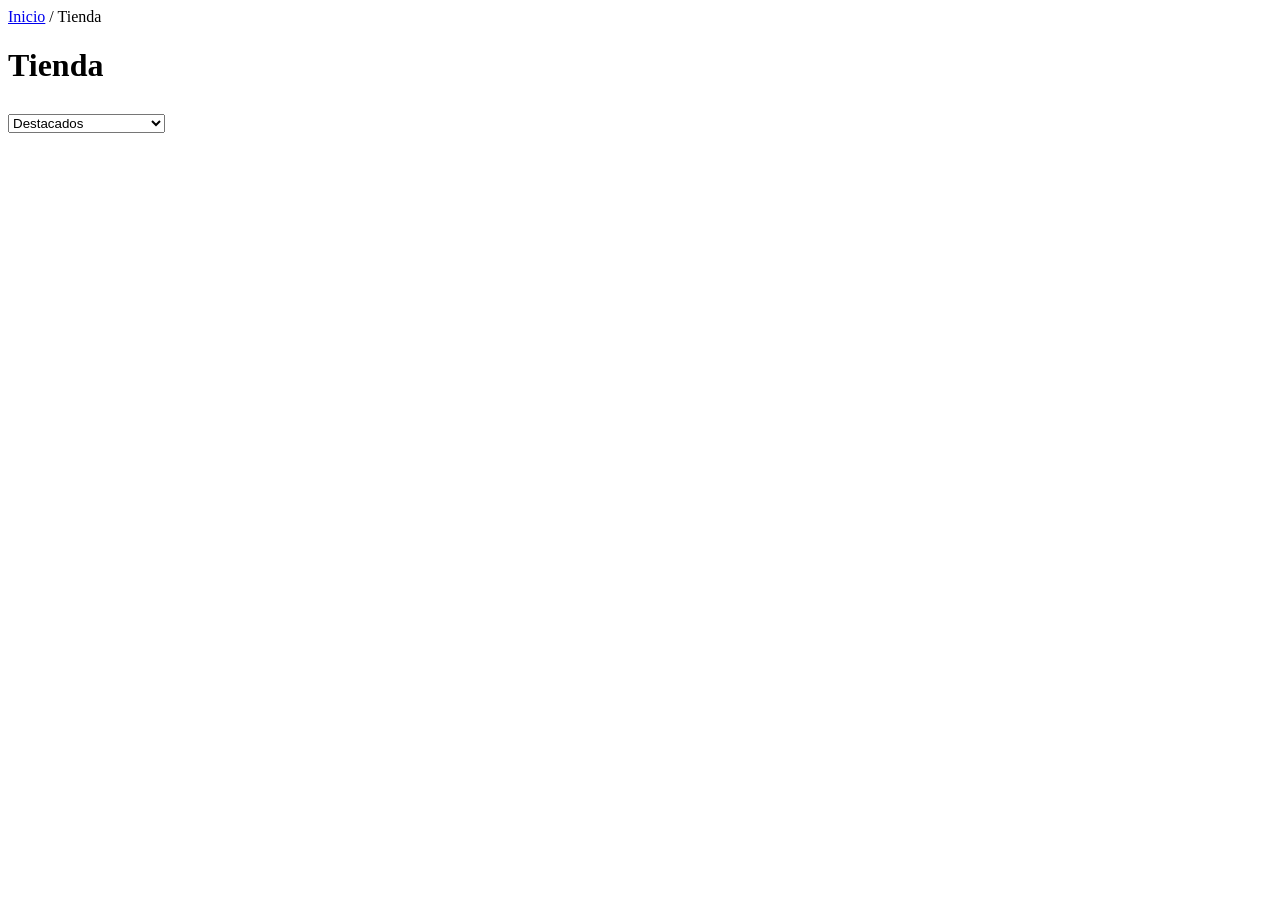
==== tienda.html @ 3595160b "Update tienda.html" ====
<!DOCTYPE html>
<html lang="es">
<head>
<meta charset="UTF-8">
<meta name="viewport" content="width=device-width, initial-scale=1">
<title>Tienda · KishiTec</title>
<meta name="description" content="Catálogo completo de productos KishiTec.">
<link rel="preconnect" href="https://fonts.googleapis.com">
<link rel="preconnect" href="https://fonts.gstatic.com" crossorigin>
<link href="https://fonts.googleapis.com/css2?family=Inter:wght@300;400;500;600;700&family=Jost:wght@300;400;500;600&display=swap" rel="stylesheet">
<link rel="stylesheet" href="css/style.css">
</head>
<body>
<div id="site-header"></div>
<main>

<div class="wrap">
  <div class="page-head"><div class="crumbs"><a href="index.html">Inicio</a> / Tienda</div><h1 id="title">Tienda</h1><p id="count"></p></div>
  <section class="section" style="padding-top:8px">
    <div class="toolbar">
      <div class="pills" id="pills"></div>
      <select id="sort" aria-label="Ordenar productos">
        <option value="">Destacados</option><option value="populares">Más populares</option><option value="nuevos">Más nuevos</option>
        <option value="precio_asc">Precio: menor a mayor</option><option value="precio_desc">Precio: mayor a menor</option>
      </select>
    </div>
    <div class="grid g4" id="list"></div>
  </section>
</div>

</main>
<div id="site-footer"></div>
<script src="js/data.js"></script>
<script src="js/app.js"></script>
<script>

const params = new URLSearchParams(location.search);
const state = { cat: params.get('cat') || '', q: params.get('q') || '', sort: params.get('sort') || '' };
async function load() {
  const qs = new URLSearchParams();
  if (state.cat) qs.set('category', state.cat);
  if (state.q) qs.set('q', state.q);
  if (state.sort) qs.set('sort', state.sort);
  const list = document.getElementById('list');
  try {
    const items = await api('/api/products?' + qs);
    document.getElementById('title').textContent = state.q ? `Resultados para "${state.q}"` : (state.cat || 'Tienda');
    document.getElementById('count').textContent = items.length + (items.length === 1 ? ' producto' : ' productos');
    list.innerHTML = items.length ? items.map(productCard).join('')
      : '<div class="empty" style="grid-column:1/-1"><h3>No encontramos productos</h3><p>Prueba con otra categoría o palabra.</p></div>';
  } catch (e) { list.innerHTML = '<p class="empty">No pudimos cargar los productos.</p>'; }
}
function pills(cats) {
  const all = [{ name: '', label: 'Todos' }, ...cats.map(c => ({ name: c.name, label: c.name }))];
  document.getElementById('pills').innerHTML = all.map(c => `<button class="pill ${c.name === state.cat ? 'on' : ''}" data-cat="${esc(c.name)}">${esc(c.label)}</button>`).join('');
}
KishiTec.ready.then(async () => {
  const cats = await api('/api/categories');
  pills(cats);
  document.getElementById('sort').value = state.sort;
  document.getElementById('pills').addEventListener('click', e => {
    const b = e.target.closest('.pill'); if (!b) return;
    state.cat = b.dataset.cat; state.q = '';
    history.replaceState(null, '', state.cat ? '?cat=' + encodeURIComponent(state.cat) : location.pathname);
    pills(cats); load();
  });
  document.getElementById('sort').addEventListener('change', e => { state.sort = e.target.value; load(); });
  load();
});

</script>
</body>
</html>
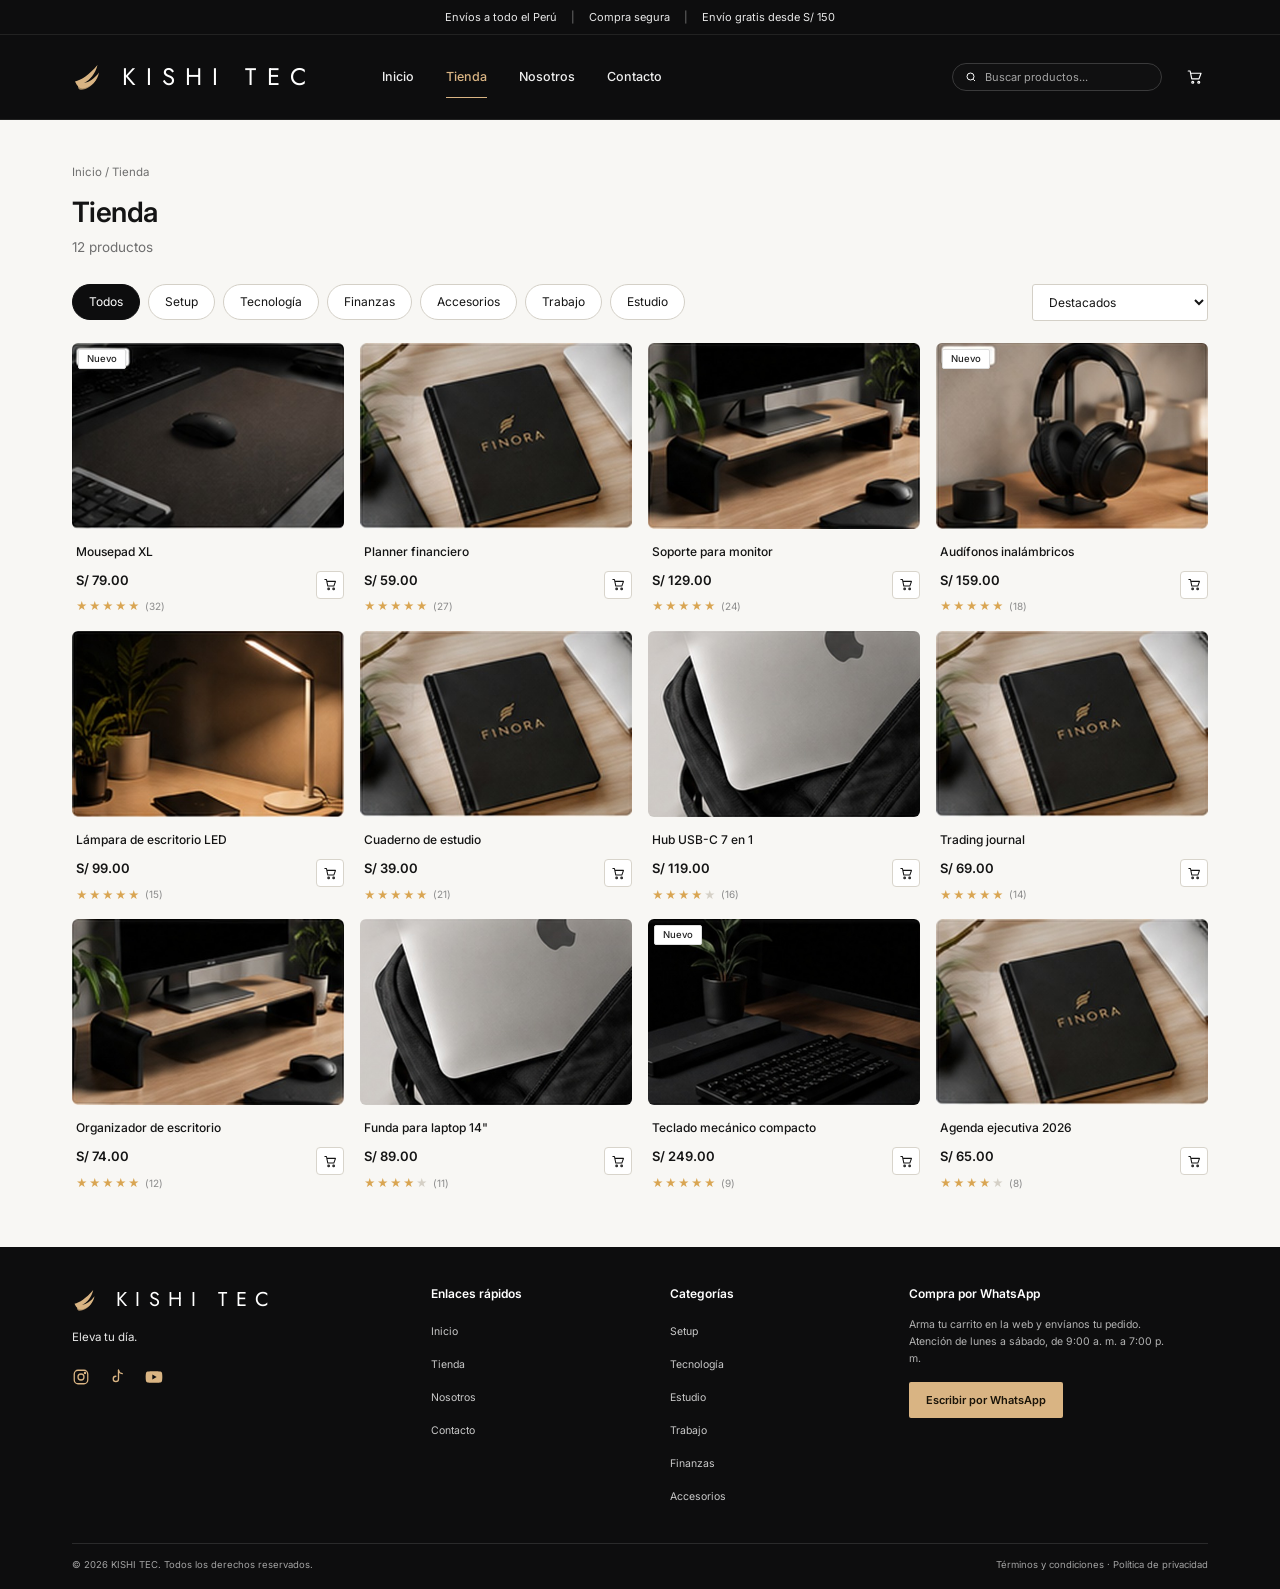
==== commit 81b8292a: "Add files via upload" ====
--- a/tienda.html
+++ b/tienda.html
@@ -3,11 +3,11 @@
 <head>
 <meta charset="UTF-8">
 <meta name="viewport" content="width=device-width, initial-scale=1">
-<title>Tienda · KishiTec</title>
-<meta name="description" content="Catálogo completo de productos KishiTec.">
+<title>Tienda · KISHI TEC</title>
+<meta name="description" content="Catálogo completo de productos Kishi Tec.">
 <link rel="preconnect" href="https://fonts.googleapis.com">
 <link rel="preconnect" href="https://fonts.gstatic.com" crossorigin>
-<link href="https://fonts.googleapis.com/css2?family=Inter:wght@300;400;500;600;700&family=Jost:wght@300;400;500;600&display=swap" rel="stylesheet">
+<link href="https://fonts.googleapis.com/css2?family=Inter:wght@300;400;500;600;700&family=Jost:wght@300;400;500&display=swap" rel="stylesheet">
 <link rel="stylesheet" href="css/style.css">
 </head>
 <body>
@@ -33,41 +33,30 @@
 <script src="js/data.js"></script>
 <script src="js/app.js"></script>
 <script>
-
 const params = new URLSearchParams(location.search);
 const state = { cat: params.get('cat') || '', q: params.get('q') || '', sort: params.get('sort') || '' };
-async function load() {
-  const qs = new URLSearchParams();
-  if (state.cat) qs.set('category', state.cat);
-  if (state.q) qs.set('q', state.q);
-  if (state.sort) qs.set('sort', state.sort);
-  const list = document.getElementById('list');
-  try {
-    const items = await api('/api/products?' + qs);
-    document.getElementById('title').textContent = state.q ? `Resultados para "${state.q}"` : (state.cat || 'Tienda');
-    document.getElementById('count').textContent = items.length + (items.length === 1 ? ' producto' : ' productos');
-    list.innerHTML = items.length ? items.map(productCard).join('')
-      : '<div class="empty" style="grid-column:1/-1"><h3>No encontramos productos</h3><p>Prueba con otra categoría o palabra.</p></div>';
-  } catch (e) { list.innerHTML = '<p class="empty">No pudimos cargar los productos.</p>'; }
+const cats = Store.categories();
+function load() {
+  const items = Store.list({ category: state.cat, q: state.q, sort: state.sort });
+  document.getElementById('title').textContent = state.q ? `Resultados para "${state.q}"` : (state.cat || 'Tienda');
+  document.getElementById('count').textContent = items.length + (items.length === 1 ? ' producto' : ' productos');
+  document.getElementById('list').innerHTML = items.length ? items.map(productCard).join('')
+    : '<div class="empty" style="grid-column:1/-1"><h3>No encontramos productos</h3><p>Prueba con otra categoría o palabra.</p></div>';
 }
-function pills(cats) {
-  const all = [{ name: '', label: 'Todos' }, ...cats.map(c => ({ name: c.name, label: c.name }))];
+function pills() {
+  const all = [{ name: '', label: 'Todos' }, ...cats.map(c => ({ name: c, label: c }))];
   document.getElementById('pills').innerHTML = all.map(c => `<button class="pill ${c.name === state.cat ? 'on' : ''}" data-cat="${esc(c.name)}">${esc(c.label)}</button>`).join('');
 }
-KishiTec.ready.then(async () => {
-  const cats = await api('/api/categories');
-  pills(cats);
-  document.getElementById('sort').value = state.sort;
-  document.getElementById('pills').addEventListener('click', e => {
-    const b = e.target.closest('.pill'); if (!b) return;
-    state.cat = b.dataset.cat; state.q = '';
-    history.replaceState(null, '', state.cat ? '?cat=' + encodeURIComponent(state.cat) : location.pathname);
-    pills(cats); load();
-  });
-  document.getElementById('sort').addEventListener('change', e => { state.sort = e.target.value; load(); });
-  load();
+pills();
+document.getElementById('sort').value = state.sort;
+document.getElementById('pills').addEventListener('click', e => {
+  const b = e.target.closest('.pill'); if (!b) return;
+  state.cat = b.dataset.cat; state.q = '';
+  history.replaceState(null, '', state.cat ? '?cat=' + encodeURIComponent(state.cat) : location.pathname);
+  pills(); load();
 });
-
+document.getElementById('sort').addEventListener('change', e => { state.sort = e.target.value; load(); });
+load();
 </script>
 </body>
 </html>
--- a/css/style.css
+++ b/css/style.css
@@ -0,0 +1,276 @@
+:root{
+  --ink:#0d0d0e;--ink-2:#161617;--gold:#d9b483;--gold-2:#b98d56;
+  --paper:#f8f7f4;--card:#fff;--text:#141414;--muted:#6f6f6f;--line:#e2dfd8;
+  --ok:#2f7d4f;--warn:#a66a10;--bad:#b3392f;--wrap:1200px;
+}
+*{box-sizing:border-box;margin:0;padding:0}
+html{scroll-behavior:smooth}
+body{font-family:'Inter',system-ui,-apple-system,Segoe UI,Roboto,sans-serif;background:var(--paper);color:var(--text);-webkit-font-smoothing:antialiased;line-height:1.5;min-height:100vh;display:flex;flex-direction:column}
+main{flex:1}
+a{color:inherit;text-decoration:none}
+img{display:block;max-width:100%}
+button,input,select,textarea{font:inherit;color:inherit}
+button{cursor:pointer;border:0;background:none}
+ul{list-style:none}
+:focus-visible{outline:2px solid var(--gold);outline-offset:3px}
+.wrap{max-width:var(--wrap);margin:0 auto;padding:0 32px}
+[hidden]{display:none!important}
+
+/* ---------- Barra superior ---------- */
+.topbar{background:var(--ink);color:#e8e8e8;font-size:11px;border-bottom:1px solid #222}
+.topbar .wrap{display:flex;align-items:center;justify-content:center;height:34px;gap:14px}
+.topbar span+span::before{content:"|";margin-right:14px;color:#777}
+
+/* ---------- Header ---------- */
+header.site{background:var(--ink);color:#fff;border-bottom:1px solid #222;position:sticky;top:0;z-index:30}
+header.site .wrap{display:flex;align-items:center;height:84px;gap:40px}
+.logo{display:flex;align-items:center;gap:14px}
+.logo svg{width:36px;height:36px}
+.logo b{font-family:'Jost',sans-serif;font-weight:400;font-size:24px;letter-spacing:.42em;color:#fff;margin-right:-.42em}
+nav.main{display:flex;gap:32px;margin-left:36px}
+nav.main a{font-size:12.5px;font-weight:500;padding:6px 0;position:relative;color:#eee}
+nav.main a.active{color:var(--gold)}
+nav.main a.active::after{content:"";position:absolute;left:0;right:0;bottom:-6px;height:1.5px;background:var(--gold)}
+nav.main a:hover{color:var(--gold)}
+.tools{margin-left:auto;display:flex;align-items:center;gap:20px}
+.search{display:flex;align-items:center;gap:8px;border:1px solid #3a3a3b;border-radius:999px;height:28px;width:210px;padding:0 12px;background:#101011}
+.search input{flex:1;background:none;border:0;color:#fff;font-size:11px;outline:0;min-width:0}
+.search input::placeholder{color:#a5a5a5}
+.icon-btn{position:relative;min-width:26px;height:26px;display:inline-grid;place-items:center;color:#fff;gap:6px}
+.icon-btn:hover{color:var(--gold)}
+.user-link{display:flex;align-items:center;gap:8px;font-size:11.5px;color:#eee}
+.user-link:hover{color:var(--gold)}
+.badge{position:absolute;top:-4px;right:-7px;min-width:14px;height:14px;border-radius:50%;background:var(--gold);color:#111;font-size:8.5px;font-weight:700;display:grid;place-items:center;padding:0 3px}
+.burger{display:none}
+
+/* ---------- Botones y formularios ---------- */
+.btn{display:inline-flex;align-items:center;justify-content:center;gap:8px;font-size:12px;font-weight:600;padding:13px 24px;border-radius:2px;transition:.2s;border:1px solid transparent;text-align:center}
+.btn-gold{background:var(--gold);color:#1a1409}.btn-gold:hover{background:#e6c496}
+.btn-dark{background:#0f0f10;color:#fff}.btn-dark:hover{background:#000}
+.btn-line{border-color:#c9c5bb;background:transparent}.btn-line:hover{border-color:#111}
+.btn.sm{padding:9px 16px;font-size:11px}
+.btn.block{width:100%}
+.btn[disabled]{opacity:.5;cursor:not-allowed}
+.field{display:flex;flex-direction:column;gap:6px;margin-bottom:16px}
+.field label{font-size:11.5px;font-weight:600}
+.field input,.field select,.field textarea{background:#fff;border:1px solid #d4d0c7;border-radius:3px;padding:11px 12px;font-size:13px;width:100%}
+.field input:focus,.field select:focus,.field textarea:focus{outline:0;border-color:var(--gold-2);box-shadow:0 0 0 3px rgba(217,180,131,.25)}
+.field textarea{min-height:120px;resize:vertical}
+.row2{display:grid;grid-template-columns:1fr 1fr;gap:14px}
+.msg{font-size:12.5px;padding:10px 14px;border-radius:3px;margin-bottom:16px}
+.msg.err{background:#fbeceb;color:var(--bad);border:1px solid #f0c9c5}
+.msg.ok{background:#e9f4ed;color:var(--ok);border:1px solid #c5e0cf}
+.msg.info{background:#f6efe2;color:#6d5220;border:1px solid #e8d9b9}
+
+/* ---------- Páginas interiores ---------- */
+.page-head{padding:44px 0 18px}
+.page-head h1{font-size:28px;font-weight:600;letter-spacing:-.02em}
+.page-head p{color:var(--muted);font-size:13.5px;margin-top:4px}
+.crumbs{font-size:11.5px;color:var(--muted);margin-bottom:10px}
+.crumbs a:hover{color:var(--gold-2)}
+.section{padding:20px 0 56px}
+.panel{background:var(--card);border:1px solid var(--line);border-radius:6px;padding:26px}
+.panel h2{font-size:16px;margin-bottom:18px}
+
+/* ---------- Hero (inicio) ---------- */
+.hero{position:relative;background:var(--ink);color:#fff;overflow:hidden;min-height:430px;display:flex;align-items:center}
+.hero::before{content:"";position:absolute;inset:0;background:url(../img/hero.jpg) right center/auto 100% no-repeat}
+.hero::after{content:"";position:absolute;inset:0;background:linear-gradient(90deg,var(--ink) 0%,var(--ink) 32%,rgba(13,13,14,.82) 44%,rgba(13,13,14,0) 62%)}
+.hero .wrap{position:relative;z-index:2;width:100%}
+.hero .eyebrow{font-size:10.5px;letter-spacing:.2em;text-transform:uppercase;color:#e9e9e9;font-weight:500;display:flex;gap:16px;margin-bottom:18px}
+.hero h1{font-size:clamp(48px,6vw,64px);font-weight:300;letter-spacing:-.02em;line-height:1.05;margin-bottom:22px}
+.hero h1 em{font-style:normal;color:var(--gold)}
+.hero p{font-size:14px;line-height:1.6;max-width:390px;color:#f0f0f0;margin-bottom:30px}
+
+/* ---------- Categorías ---------- */
+.cats{padding:36px 0 34px}
+.cats ul{display:grid;grid-template-columns:repeat(6,1fr)}
+.cats li{padding:4px 28px;border-left:1px solid var(--line)}
+.cats li:first-child{border-left:0;padding-left:8px}
+.cats svg{width:32px;height:32px;stroke:#141414;fill:none;stroke-width:1.5;stroke-linecap:round;stroke-linejoin:round;margin-bottom:16px}
+.cats h3{font-size:14px;font-weight:600;margin-bottom:10px}
+.cats span{font-size:10.5px;color:var(--muted)}
+.cats a:hover span{color:var(--gold-2)}
+
+/* ---------- Productos ---------- */
+.sec-head{display:flex;justify-content:space-between;align-items:flex-end;margin-bottom:20px}
+.sec-head h2{font-size:18px;font-weight:600;letter-spacing:-.01em}
+.sec-head p{font-size:12px;color:var(--muted);margin-top:2px}
+.sec-head a{font-size:11px;font-weight:500}
+.sec-head a:hover{color:var(--gold-2)}
+.grid{display:grid;grid-template-columns:repeat(5,1fr);gap:16px}
+.grid.g4{grid-template-columns:repeat(4,1fr)}
+.card .ph{position:relative;aspect-ratio:1.46/1;border-radius:6px;overflow:hidden;background:#222;display:block}
+.card .ph img{width:100%;height:100%;object-fit:cover;transition:transform .5s}
+.card:hover .ph img{transform:scale(1.04)}
+.tag{position:absolute;top:6px;left:6px;background:#fff;color:#222;font-size:9.5px;font-weight:500;padding:2px 8px;border-radius:2px;border:1px solid #ddd}
+.tag.out{left:auto;right:6px;background:#111;color:#fff;border-color:#111}
+.card h3{font-size:12px;font-weight:500;margin:14px 0 10px 4px}
+.card h3 a:hover{color:var(--gold-2)}
+.card .row{display:flex;justify-content:space-between;align-items:flex-start;margin-left:4px}
+.price{font-size:13px;font-weight:600}
+.stars{display:flex;align-items:center;gap:1px;margin-top:8px;font-size:10px;color:#8a8a8a}
+.stars i{font-style:normal;color:#d5d0c6;font-size:11px}
+.stars i.on{color:#d9a552}
+.stars small{margin-left:4px;font-size:10px}
+.add{width:28px;height:28px;border:1px solid #d8d4cb;border-radius:4px;display:grid;place-items:center;background:#fff;transition:.2s}
+.add:hover{background:var(--ink);color:#fff;border-color:var(--ink)}
+.add[disabled]{opacity:.35;cursor:not-allowed}
+.add.done{background:var(--gold);border-color:var(--gold);color:#111}
+
+/* ---------- Banners ---------- */
+.banners{padding:8px 0 44px}
+.banners .wrap{display:grid;grid-template-columns:1fr 1fr;gap:16px}
+.banner{position:relative;border-radius:6px;overflow:hidden;min-height:190px;padding:32px;display:flex;flex-direction:column;justify-content:center}
+.banner::before{content:"";position:absolute;inset:0;background-size:auto 100%;background-repeat:no-repeat;background-position:right center}
+.banner>*{position:relative;z-index:2}
+.banner h3{font-size:22px;font-weight:600;line-height:1.2;letter-spacing:-.01em;margin-bottom:10px}
+.banner p{font-size:11.5px;line-height:1.5;max-width:210px;margin-bottom:20px}
+.banner.b1{background:#0a0a0a;color:#fff}.banner.b1::before{background-image:url(../img/b1.jpg)}
+.banner.b1::after{content:"";position:absolute;inset:0;background:linear-gradient(90deg,#0a0a0a 0%,#0a0a0a 38%,rgba(10,10,10,0) 65%);z-index:1}
+.banner.b1 p{color:#e4e4e4}
+.banner.b2{background:#cfcdca;color:#151515}.banner.b2::before{background-image:url(../img/b2.jpg)}
+.banner.b2::after{content:"";position:absolute;inset:0;background:linear-gradient(90deg,#d0cecb 0%,#d0cecb 40%,rgba(208,206,203,0) 68%);z-index:1}
+.banner.b2 p{color:#3a3a3a}
+
+/* ---------- Tienda ---------- */
+.toolbar{display:flex;gap:14px;align-items:center;justify-content:space-between;flex-wrap:wrap;margin-bottom:22px}
+.pills{display:flex;gap:8px;flex-wrap:wrap}
+.pill{font-size:12px;padding:8px 16px;border:1px solid #d4d0c7;border-radius:999px;background:#fff;transition:.15s}
+.pill:hover{border-color:#111}
+.pill.on{background:var(--ink);color:#fff;border-color:var(--ink)}
+.toolbar select{padding:9px 12px;border:1px solid #d4d0c7;border-radius:3px;background:#fff;font-size:12px}
+.empty{padding:60px 20px;text-align:center;color:var(--muted)}
+.empty h3{color:var(--text);margin-bottom:6px}
+
+/* ---------- Producto ---------- */
+.pdp{display:grid;grid-template-columns:1.1fr 1fr;gap:48px;align-items:start}
+.pdp .big{border-radius:8px;overflow:hidden;aspect-ratio:1.3/1;background:#222;position:relative}
+.pdp .big img{width:100%;height:100%;object-fit:cover}
+.pdp h1{font-size:30px;font-weight:600;letter-spacing:-.02em;margin:6px 0 10px}
+.pdp .price{font-size:24px;font-weight:600;margin:16px 0}
+.pdp .desc{color:#3a3a3a;font-size:14px;line-height:1.7;margin-bottom:20px}
+.stock{font-size:12px;margin-bottom:18px}
+.stock.ok{color:var(--ok)}.stock.low{color:var(--warn)}.stock.none{color:var(--bad)}
+.buyrow{display:flex;gap:12px;align-items:stretch;flex-wrap:wrap}
+.qty{display:inline-flex;border:1px solid #d4d0c7;border-radius:3px;background:#fff;align-items:stretch}
+.qty button{width:34px;font-size:16px}.qty button:hover{background:#f0ede6}
+.qty span{min-width:34px;display:grid;place-items:center;font-size:13px;font-weight:600}
+.perks{margin-top:26px;padding-top:20px;border-top:1px solid var(--line);display:grid;gap:8px;font-size:12.5px;color:#444}
+
+/* ---------- Carrito / checkout / pedido ---------- */
+.two{display:grid;grid-template-columns:1.6fr 1fr;gap:28px;align-items:start}
+.line{display:grid;grid-template-columns:88px 1fr auto;gap:16px;padding:16px 0;border-bottom:1px solid var(--line);align-items:center}
+.line:first-child{padding-top:0}.line:last-child{border-bottom:0;padding-bottom:0}
+.line img{width:88px;height:64px;object-fit:cover;border-radius:4px}
+.line h4{font-size:13.5px;font-weight:600}
+.line .sub{font-size:12px;color:var(--muted)}
+.line .rm{font-size:11.5px;color:var(--muted);text-decoration:underline;margin-left:10px}
+.line .rm:hover{color:var(--bad)}
+.line .tot{font-weight:600;font-size:14px;text-align:right}
+.sum-row{display:flex;justify-content:space-between;font-size:13.5px;padding:7px 0}
+.sum-row.total{border-top:1px solid var(--line);margin-top:8px;padding-top:14px;font-size:16px;font-weight:700}
+.note{font-size:11.5px;color:var(--muted);margin-top:10px}
+.pay-opt{display:flex;gap:12px;align-items:flex-start;border:1px solid #d4d0c7;border-radius:4px;padding:14px;margin-bottom:10px;cursor:pointer;background:#fff}
+.pay-opt:has(input:checked){border-color:var(--gold-2);background:#fbf6ec}
+.pay-opt input{margin-top:3px;accent-color:#b98d56}
+.pay-opt b{font-size:13px;display:block}.pay-opt small{color:var(--muted);font-size:11.5px}
+.status{display:inline-block;font-size:11px;font-weight:600;padding:3px 10px;border-radius:999px;background:#eee;color:#444;white-space:nowrap}
+.status.pendiente_pago{background:#f6efe2;color:#6d5220}
+.status.por_verificar{background:#e6eefb;color:#2a4a86}
+.status.pagado,.status.entregado{background:#e9f4ed;color:var(--ok)}
+.status.enviado{background:#eaf2f6;color:#255a75}
+.status.cancelado{background:#fbeceb;color:var(--bad)}
+.paybox{border:1px dashed #cdb48a;background:#fbf6ec;border-radius:6px;padding:20px;margin-top:16px}
+.paybox .big-num{font-size:26px;font-weight:700;letter-spacing:.04em;margin:6px 0}
+.tabs{display:flex;gap:4px;border-bottom:1px solid var(--line);margin-bottom:22px;flex-wrap:wrap}
+.tabs button{padding:11px 18px;font-size:13px;font-weight:500;color:var(--muted);border-bottom:2px solid transparent;margin-bottom:-1px}
+.tabs button.on{color:var(--text);border-color:var(--gold-2);font-weight:600}
+.auth{max-width:440px;margin:0 auto}
+.ord{border:1px solid var(--line);border-radius:6px;padding:18px;margin-bottom:14px;background:#fff}
+.ord-h{display:flex;justify-content:space-between;gap:10px;flex-wrap:wrap;align-items:center;margin-bottom:10px;font-size:13px}
+.ord ul{font-size:12.5px;color:#444;display:grid;gap:3px}
+
+/* ---------- Nosotros / contacto ---------- */
+.about{display:grid;grid-template-columns:1fr 1fr;gap:48px;align-items:center}
+.about p{color:#3a3a3a;font-size:14.5px;line-height:1.75;margin-bottom:14px}
+.about img{border-radius:8px}
+.values{display:grid;grid-template-columns:repeat(3,1fr);gap:16px;margin-top:40px}
+.values div{background:#fff;border:1px solid var(--line);border-radius:6px;padding:22px}
+.values h3{font-size:14px;margin-bottom:6px}.values p{font-size:12.5px;color:var(--muted)}
+
+/* ---------- Admin ---------- */
+.stats{display:grid;grid-template-columns:repeat(auto-fit,minmax(160px,1fr));gap:14px;margin-bottom:24px}
+.stat{background:#fff;border:1px solid var(--line);border-radius:6px;padding:18px}
+.stat b{display:block;font-size:24px;font-weight:700}.stat span{font-size:12px;color:var(--muted)}
+.tbl-wrap{overflow-x:auto;background:#fff;border:1px solid var(--line);border-radius:6px}
+table{width:100%;border-collapse:collapse;font-size:12.5px}
+th{text-align:left;font-size:11px;color:var(--muted);font-weight:600;padding:12px 14px;border-bottom:1px solid var(--line);white-space:nowrap}
+td{padding:11px 14px;border-bottom:1px solid #eeebe4;vertical-align:middle}
+tr:last-child td{border-bottom:0}
+td img{width:52px;height:38px;object-fit:cover;border-radius:3px}
+td select{padding:6px 8px;border:1px solid #d4d0c7;border-radius:3px;font-size:12px;background:#fff}
+.link{color:#8a6a35;text-decoration:underline;font-size:12px}
+.modal{position:fixed;inset:0;background:rgba(0,0,0,.55);z-index:60;display:grid;place-items:center;padding:20px;overflow:auto}
+.modal .box{background:#fff;border-radius:8px;padding:28px;width:100%;max-width:560px;max-height:92vh;overflow:auto}
+.modal h2{font-size:18px;margin-bottom:18px}
+.actions{display:flex;gap:10px;justify-content:flex-end;margin-top:8px}
+.check{display:flex;gap:8px;align-items:center;font-size:12.5px;margin-bottom:16px}
+
+/* ---------- Toast ---------- */
+#toast{position:fixed;left:50%;bottom:28px;transform:translateX(-50%) translateY(20px);background:#111;color:#fff;padding:12px 20px;border-radius:4px;font-size:13px;opacity:0;pointer-events:none;transition:.25s;z-index:99;border-left:3px solid var(--gold)}
+#toast.show{opacity:1;transform:translateX(-50%) translateY(0)}
+
+/* ---------- Footer ---------- */
+footer.site{background:var(--ink);color:#e8e8e8;padding:38px 0 0;margin-top:auto}
+.foot{display:grid;grid-template-columns:1.6fr 1fr 1fr 1.5fr;gap:40px;padding-bottom:28px}
+.foot .logo b{font-size:20px}.foot .logo svg{width:30px;height:30px}
+.foot .lema{font-size:11.5px;margin:14px 0 20px}
+.social{display:flex;gap:18px}.social a{color:var(--gold);display:grid;place-items:center}.social a:hover{color:#fff}
+footer h4{font-size:12px;font-weight:600;margin-bottom:14px;color:#fff}
+footer li{margin-bottom:9px}
+footer li a{font-size:10.5px;color:#c9c9c9}footer li a:hover{color:var(--gold)}
+.news p{font-size:10.5px;color:#b3b3b3;line-height:1.6;margin-bottom:14px;max-width:260px}
+.news form{display:flex;gap:6px}
+.news input{flex:1;min-width:0;height:26px;background:#141415;border:1px solid #38383a;border-radius:2px;color:#fff;font-size:10.5px;padding:0 10px}
+.news button{width:26px;height:26px;background:var(--gold);color:#111;border-radius:2px;display:grid;place-items:center}
+.legal{border-top:1px solid #2a2a2b;display:flex;justify-content:space-between;padding:14px 0 16px;font-size:9.5px;color:#a3a3a3;gap:10px;flex-wrap:wrap}
+
+/* ---------- Responsive ---------- */
+@media (max-width:1100px){
+  .grid,.grid.g4{grid-template-columns:repeat(3,1fr)}
+  .cats ul{grid-template-columns:repeat(3,1fr);row-gap:26px}
+  .cats li:nth-child(4){border-left:0;padding-left:8px}
+  .foot{grid-template-columns:1fr 1fr}
+  .search{width:150px}
+}
+@media (max-width:860px){
+  .wrap{padding:0 20px}
+  header.site .wrap{height:68px;gap:14px}
+  .burger{display:inline-grid}
+  nav.main{display:none;position:absolute;top:68px;left:0;right:0;background:var(--ink);flex-direction:column;gap:0;margin:0;padding:8px 20px 20px;border-bottom:1px solid #222}
+  nav.main.open{display:flex}
+  nav.main a{padding:14px 0;border-bottom:1px solid #1e1e1f}
+  nav.main a.active::after{display:none}
+  .search,.user-name{display:none}
+  .tools{gap:16px}
+  .logo b{font-size:18px}.logo svg{width:28px;height:28px}
+  .hero{min-height:520px;align-items:flex-start;padding-top:46px}
+  .hero::before{background-position:center bottom;background-size:auto 55%}
+  .hero::after{background:linear-gradient(180deg,var(--ink) 0%,var(--ink) 48%,rgba(13,13,14,.2) 78%,rgba(13,13,14,0) 100%)}
+  .hero .eyebrow{flex-wrap:wrap;gap:6px 14px;font-size:9.5px}
+  .banners .wrap{grid-template-columns:1fr}
+  .topbar span:nth-child(n+2){display:none}
+  .pdp,.two,.about{grid-template-columns:1fr;gap:26px}
+  .values{grid-template-columns:1fr}
+}
+@media (max-width:560px){
+  .grid,.grid.g4{grid-template-columns:repeat(2,1fr);gap:12px}
+  .cats ul{grid-template-columns:repeat(2,1fr)}
+  .cats li,.cats li:nth-child(4){border-left:0;padding-left:8px}
+  .foot{grid-template-columns:1fr}
+  .row2{grid-template-columns:1fr}
+  .sec-head{flex-direction:column;align-items:flex-start;gap:10px}
+  .line{grid-template-columns:70px 1fr}.line img{width:70px;height:54px}.line .tot{grid-column:2;text-align:left}
+}
+@media (prefers-reduced-motion:reduce){*{transition:none!important;scroll-behavior:auto!important}}
